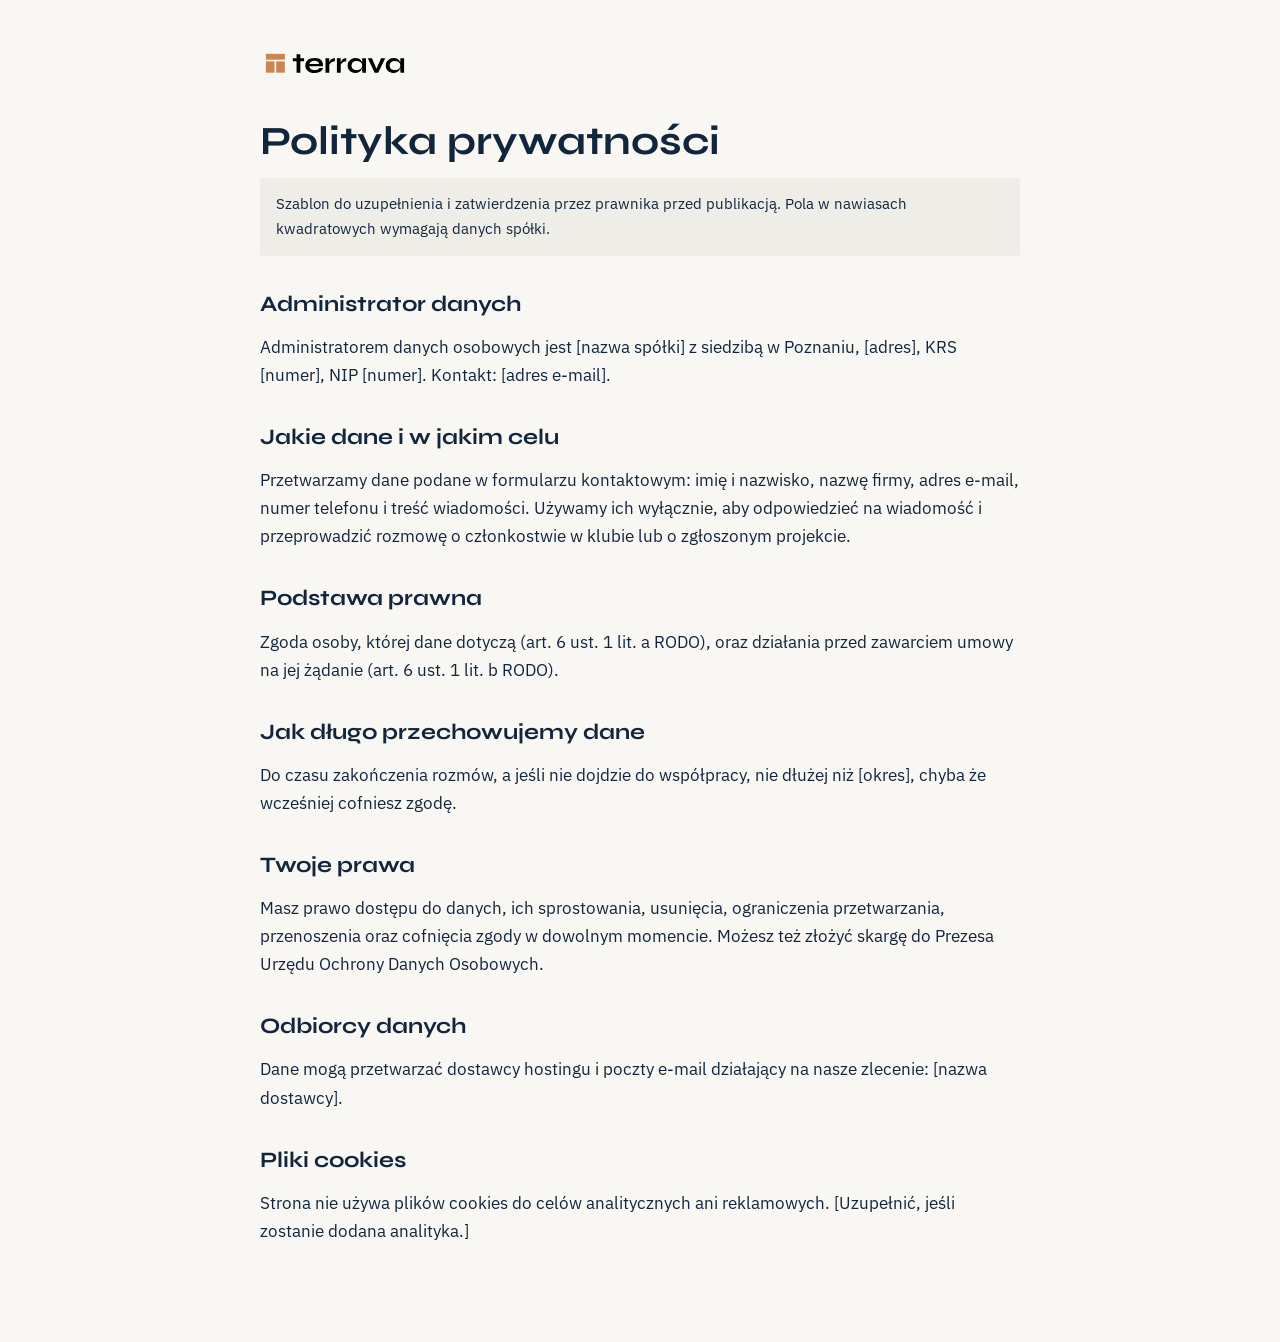
==== polityka-prywatnosci.html @ 7aff5e56 "Add files via upload" ====
<!doctype html>
<html lang="pl">
<head>
<meta charset="utf-8">
<meta name="viewport" content="width=device-width, initial-scale=1">
<title>Polityka prywatności — Terrava</title>
<link rel="icon" type="image/svg+xml" href="favicon.svg">
<link rel="stylesheet" href="https://fonts.googleapis.com/css2?family=Syne:wght@700&family=IBM+Plex+Sans:wght@400;500&display=swap">
<meta name="robots" content="noindex">
<style>
body{margin:0;background:#F8F7F4;color:#13253B;font:17px/1.65 "IBM Plex Sans",system-ui,sans-serif}
main{max-width:760px;margin:0 auto;padding:48px 20px 80px}
h1,h2{font-family:"Syne",system-ui,sans-serif;line-height:1.1}
h1{font-size:40px;margin:32px 0 8px}
h2{font-size:22px;margin:36px 0 8px}
a{color:#8E5128}
.note{background:#EEEDE8;padding:14px 16px;border-radius:4px;font-size:15px}
</style>
</head>
<body>
<main>
<a href="index.html"><img src="logo.svg" alt="Terrava" width="150"></a>
<h1>Polityka prywatności</h1>
<p class="note">Szablon do uzupełnienia i zatwierdzenia przez prawnika przed publikacją. Pola w nawiasach kwadratowych wymagają danych spółki.</p>
<h2>Administrator danych</h2>
<p>Administratorem danych osobowych jest [nazwa spółki] z siedzibą w Poznaniu, [adres], KRS [numer], NIP [numer]. Kontakt: [adres e-mail].</p>
<h2>Jakie dane i w jakim celu</h2>
<p>Przetwarzamy dane podane w formularzu kontaktowym: imię i nazwisko, nazwę firmy, adres e-mail, numer telefonu i treść wiadomości. Używamy ich wyłącznie, aby odpowiedzieć na wiadomość i przeprowadzić rozmowę o członkostwie w klubie lub o zgłoszonym projekcie.</p>
<h2>Podstawa prawna</h2>
<p>Zgoda osoby, której dane dotyczą (art. 6 ust. 1 lit. a RODO), oraz działania przed zawarciem umowy na jej żądanie (art. 6 ust. 1 lit. b RODO).</p>
<h2>Jak długo przechowujemy dane</h2>
<p>Do czasu zakończenia rozmów, a jeśli nie dojdzie do współpracy, nie dłużej niż [okres], chyba że wcześniej cofniesz zgodę.</p>
<h2>Twoje prawa</h2>
<p>Masz prawo dostępu do danych, ich sprostowania, usunięcia, ograniczenia przetwarzania, przenoszenia oraz cofnięcia zgody w dowolnym momencie. Możesz też złożyć skargę do Prezesa Urzędu Ochrony Danych Osobowych.</p>
<h2>Odbiorcy danych</h2>
<p>Dane mogą przetwarzać dostawcy hostingu i poczty e-mail działający na nasze zlecenie: [nazwa dostawcy].</p>
<h2>Pliki cookies</h2>
<p>Strona nie używa plików cookies do celów analitycznych ani reklamowych. [Uzupełnić, jeśli zostanie dodana analityka.]</p>
</main>
</body>
</html>
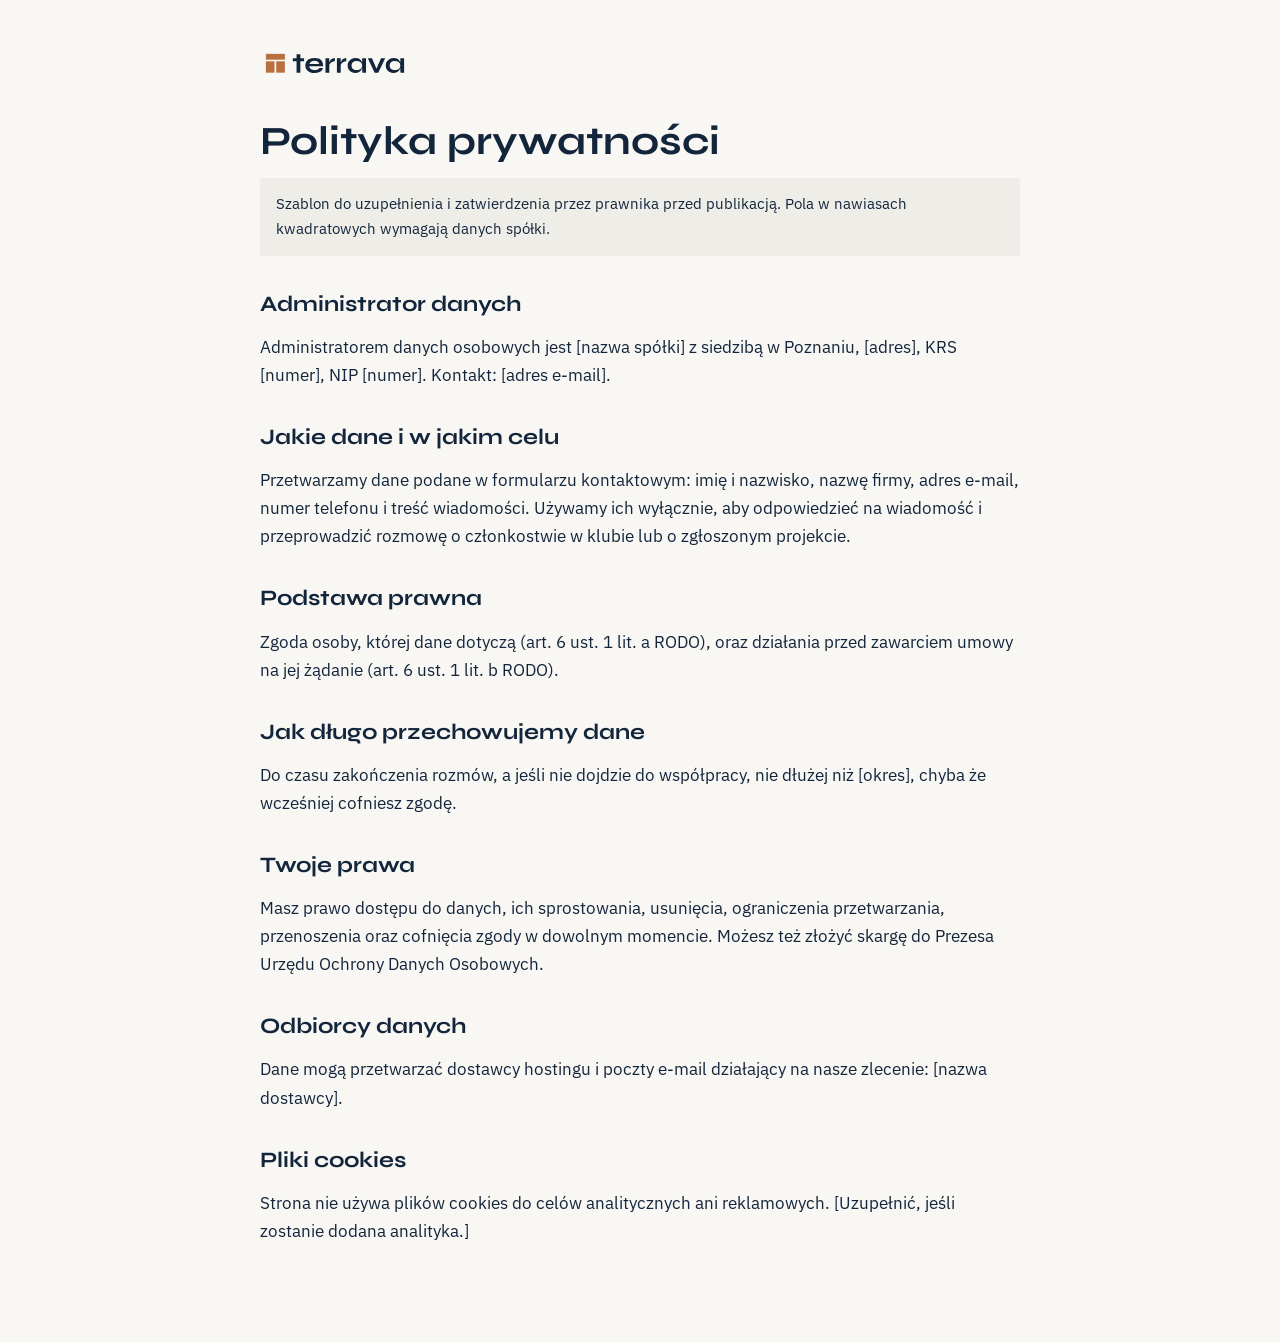
==== commit c06bb40f: "Add files via upload" ====
--- a/polityka-prywatnosci.html
+++ b/polityka-prywatnosci.html
@@ -3,7 +3,7 @@
 <head>
 <meta charset="utf-8">
 <meta name="viewport" content="width=device-width, initial-scale=1">
-<title>Polityka prywatności — Terrava</title>
+<title>Polityka prywatności | Terrava</title>
 <link rel="icon" type="image/svg+xml" href="favicon.svg">
 <link rel="stylesheet" href="https://fonts.googleapis.com/css2?family=Syne:wght@700&family=IBM+Plex+Sans:wght@400;500&display=swap">
 <meta name="robots" content="noindex">
